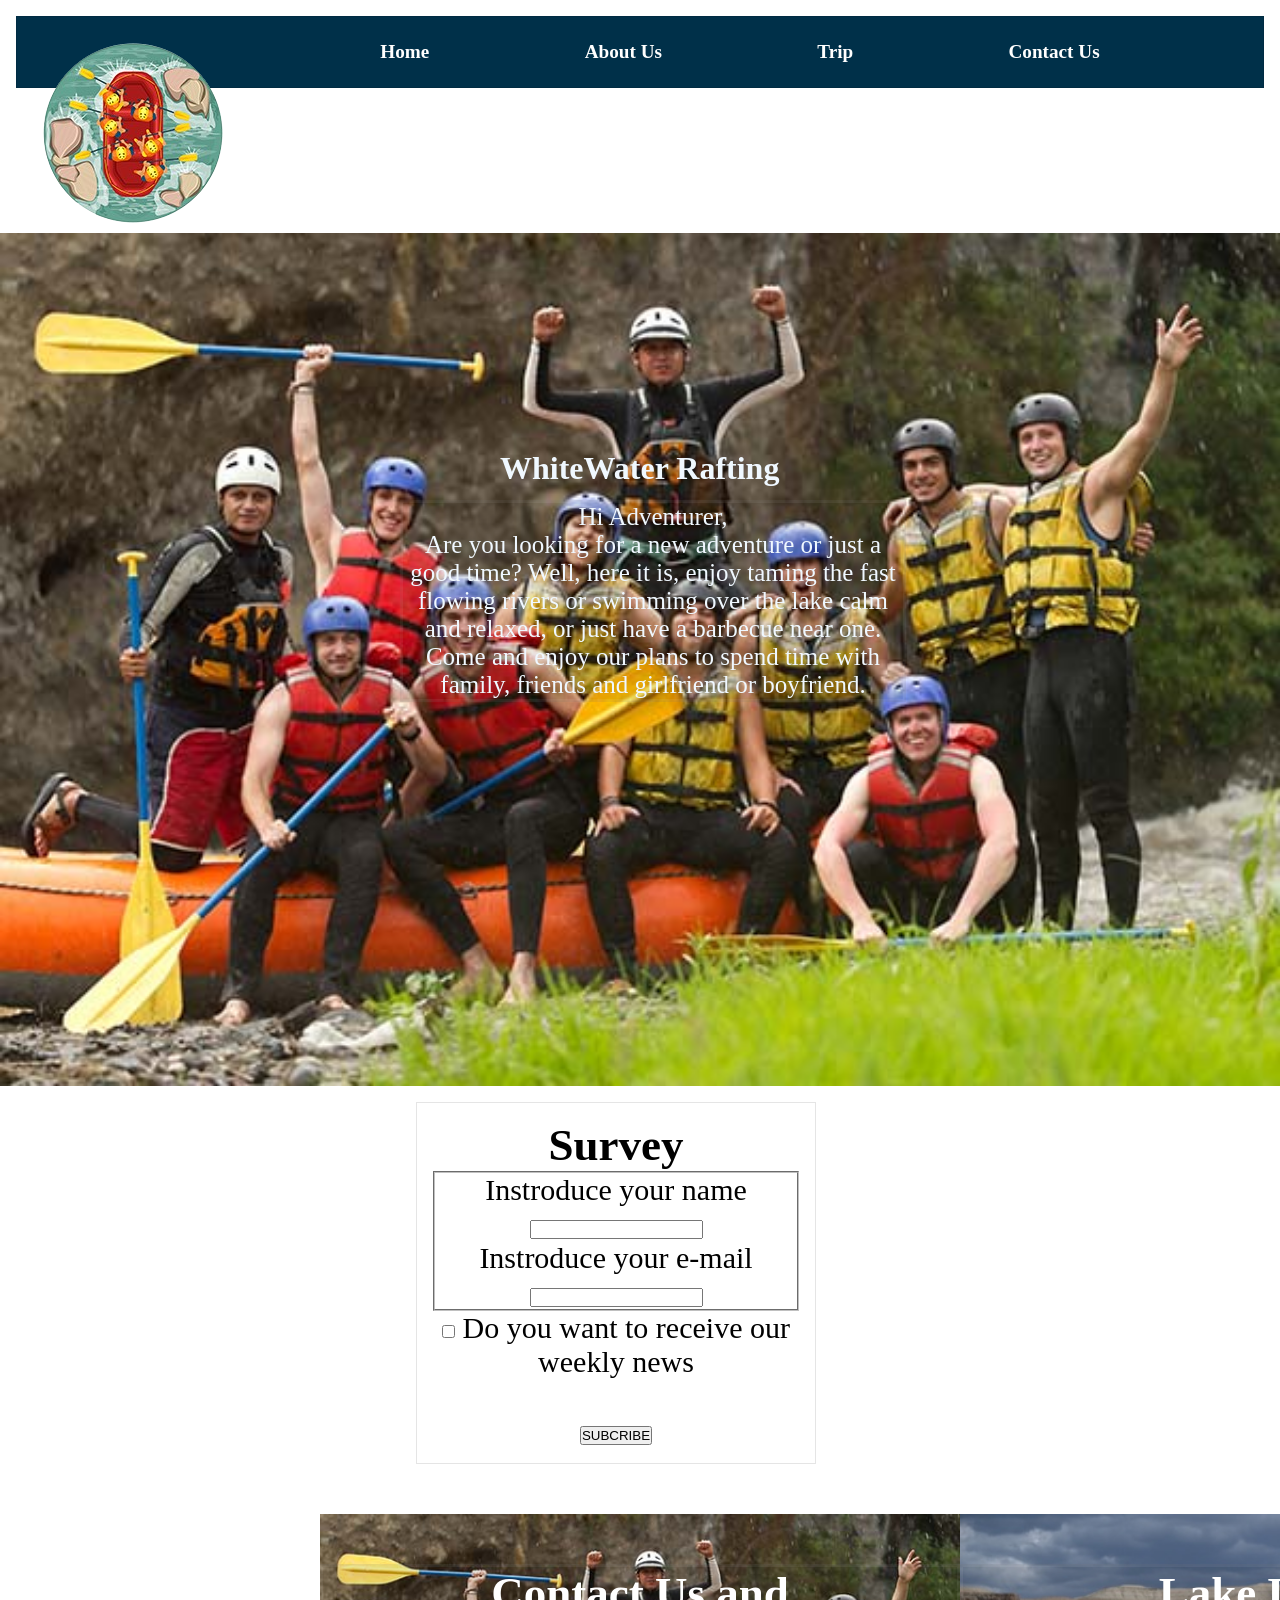
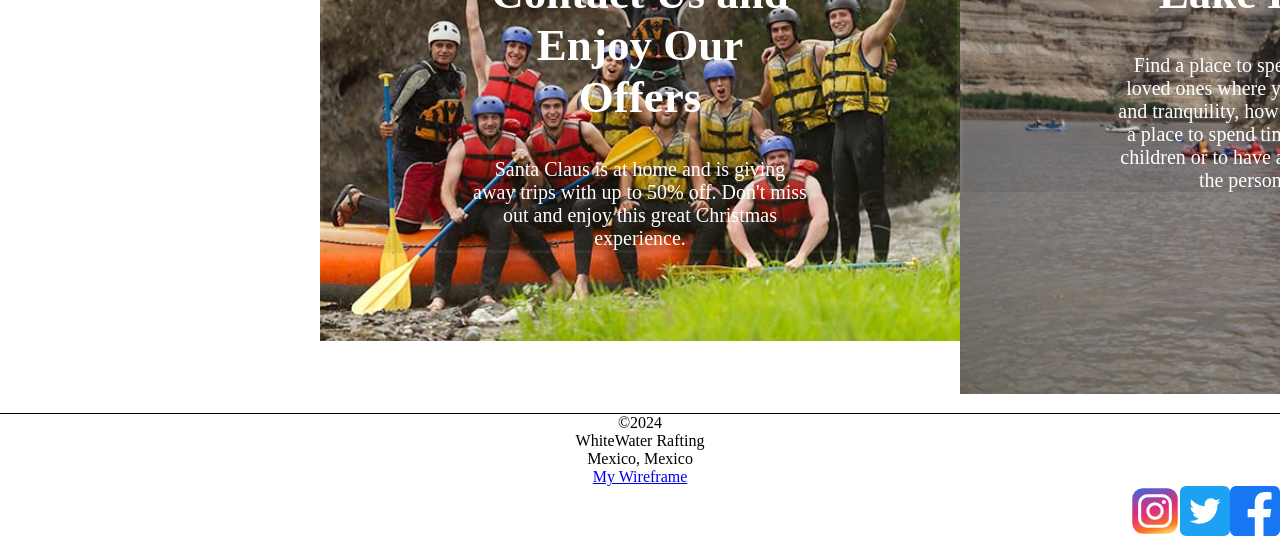
==== wwr/index.html @ 2003abc8 "1.4" ====
<!DOCTYPE html> 
 <html lang="en-US">
    <head>
        <meta charset="utf-8">
        <meta name="viewport" content="width=device-width,initial-scale=1.0">
        <meta name="description" content="I'm Alfonso, I stuidy in BYU, this page is my practice to learn HTML and CSS code. I will use this to continue my practice about web site">
        <meta name="author" content="Alfonso Habana Rosales">

        <link rel="preconnect" href="https://fonts.googleapis.com">
        <link rel="preconnect" href="https://fonts.gstatic.com" crossorigin>
        <link href="https://fonts.googleapis.com/css2?family=Playfair+Display:ital,wght@0,400..900;1,400..900&family=Romanesco&display=swap" rel="stylesheet">
        
        <link rel="preconnect" href="https://fonts.googleapis.com">
        <link rel="preconnect" href="https://fonts.gstatic.com" crossorigin>
        <link href="https://fonts.googleapis.com/css2?family=Playfair+Display:ital,wght@0,400..900;1,400..900&family=Road+Rage&family=Romanesco&display=swap" rel="stylesheet">

        <title>Index | WhiteWater Rafting</title>

        <link rel="stylesheet" href="styles/rafting.css">


    </head>
    <body>

        <header class="box2">
            
            <img src="images/logo.png" alt="Logo">
            <nav>
                
                
                <a href="index.html" class="nosubraya">Home</a>
                <a href="about.html" class="nosubraya">About Us</a>
                <a href="trips.html" class="nosubraya">Trip</a>
                <a href="contact.html" class="nosubraya">Contact Us</a>
            </nav>

        </header>

        <main>
            <div class="hero">
                <img src="images/hero2.jpg" alt="Happy Friends in Rafting" >
                <h1 class="road-rage-regular,center">WhiteWater Rafting</h1>

                <article class="vidrio">
                    
                   <!-- <img src="images/logo.png" alt="Happy Friends in Rafting" > -->
                    <p class="center">Hi Adventurer,</p> 
                    <p >Are you looking for a new adventure or just a good time? Well, here it is, enjoy taming the fast flowing rivers or swimming over the lake calm and relaxed, or just have a barbecue near one. Come and enjoy our plans to spend time with family, friends and girlfriend or boyfriend. </p>
                    
                </article>

            </div>

            <section class="box3">
                <h2>Survey</h2>
                <form>
                    <fieldset>
                        <label for="fullname">Instroduce your name</label>
                        <input type="text" id="fullname" name="fullname">
                        <br>
                        <label for="email">Instroduce your e-mail</label>
                        <input type="email" id="email" name="email">
                        <br>
                    </fieldset>
                    <input type="checkbox" id="subcribe" name="subcribe" value="subcribe">
                    <label for="subcribe">Do you want to receive our weekly news</label>
                    <br>
                    <br>
                    <input type="submit" value="SUBCRIBE">
                </form>

            </section>

            <!--Carrusel de imagenes-->

            <div class="slider-box">
                <ul>
                    <li>
                        <a href="contact.html"><img src="images/hero2.jpg" alt="Aventure Offer">
                        <div class="txt vidrio">
                            <h2>Contact Us and Enjoy Our Offers</h2>
                            <p>Santa Claus is at home and is giving away trips with up to 50% off. Don't miss out and enjoy this great Christmas experience.</p>
                        </div></a>
                    </li>
                    <li>
                        <a href="trips.html"><img src="images/hero4.jpg" alt="Aventure Call">
                        <div class="txt vidrio">
                            <h2>Lake La Paz</h2>
                            <p>Find a place to spend time with your loved ones where you can enjoy peace and tranquility, how about this place, it's a place to spend time with parents and children or to have a beautiful date with the person you love.</p>
                        </div></a>
                    </li>
                    <li>
                        <a href="trips.html"><img src="images/hero3.jpg" alt="Aventure Call">
                        <div class="txt vidrio">
                            <h2>The fall of the hero</h2>
                            <p>If you think you are a lucky hero, try to overcome this route where even heroes fall. Do you think you are able to overcome a challenge where even the heroes are humiliated?</p>
                        </div></a>
                    </li>
                    <li>
                        <a href="trips.html"><img src="images/hero1.jpg" alt="Aventure Call">
                        <div class="txt vidrio">
                            <h2>Waterfall of doom</h2>
                            <p>Challenge your strength and fearlessness to face this wild river, can you face it without running away? </p>
                        </div></a>
                    </li>
                </ul>
            </div>

        </main>

        <footer>
            <p>©️2024</p>
            <p>WhiteWater Rafting</p>
            <p>Mexico, Mexico</p>
            <a href="https://app.moqups.com/l40Fd2SESiNXMerV43RS53RhS8FBl82q/view/page/a8b49fd9f">My Wireframe</a>
            <nav>
                <a href="https://facebook.com"><img src="images/fb.svg" alt="Facebook" class="minimi"></a>
                <a href="https://twitter.com"><img src="images/twi.svg" alt="Twitter" class="minimi" ></a>
                <a href="https://instagram.com"><img src="images/insta.svg" alt="Instagram" class="minimi"></a>
                
            </nav>

        </footer>
    </body>
</html>
---- wwr/styles/rafting.css ----
.road-rage-regular {
    font-family: "Road Rage", system-ui;
    font-weight: 400;
    font-style: normal;
  }
  

.romanesco-regular {
    font-family: "Romanesco", system-ui;
    font-weight: 400;
    font-style: normal;
    
  }
 
*{
    margin: 0;
    padding: 0;
    box-sizing: border-box;

}

/*Mis cajas con el fin de no tener problemas con los margenes*/
.box1{
    margin: 1rem;
    border: 1px solid rgba(0, 0, 0, 0.1); 
    padding: 1rem;
    background-color: #ddd;
    color: #000;
}


.box2{
    margin: 1rem;
    border: 1px solid rgba(0, 0, 0, 0.1); 
    padding: 1rem;
    background-color: #003049;
    color: aliceblue;
}

.box3{
    width: 400px;
    margin: 1rem;
    border: 1px solid rgba(0, 0, 0, 0.1); 
    padding: 1rem;
    text-align: center;
    left: 400px;
    font-size: 30px;
}

.box4{
    margin: 1rem;
    border: 1px solid rgba(0, 0, 0, 0.1); 
    padding: 1rem;
    background-color: #fff;
    text-align: center;
    font-size: 30px;

}

.nosubraya { /*Aqui se quitara el subrayado a los links*/

    text-decoration: none;

}

/*Secion de header*/


header img {
    position: relative;
    float: left;
}
header nav {
    display: flex;
    justify-content: space-evenly;
    align-items: center;

}

header nav a {
    color: #fff;
    display: block;
    padding: 0.5rem;
    text-decoration: none;
    font-size: 1.2rem;
    font-weight: 700;
    text-align: right;
}

/* Seccion Hero*/
.hero div {

    position: relative;

}

.hero img {

    display: block;
    width: 100%;
    height: auto;

}

.hero h1 {
    
    position: absolute;
    top: 450px;
    left: 500px;
    color: aliceblue;

}

.hero p{
    
    color: aliceblue;
    width: 500px;
    height: auto;
    font-size: 25px;
}

article {
    
    position: absolute;
    top: 500px;
    text-align: center;

}

.hero article {

    left: 400px;
}

article img{

    float: right;
    width: 25px;
    height: 50px;

}

section{

    position: relative;
}

.imevi2{

    width: 250px;
    height: auto;


}

.imevi{

    width: 190px;
    height: auto;


}


.minimi {

    float: right;
    width: 50px;
    height: auto;
}

header nav {
    display: flex;
    justify-content: space-evenly;
    align-items: center;

}


.alinera{

    display: grid;
    align-items: center;
    list-style: none;
    
}

.aliniera1 {

grid-column: 1/3;
grid-row: 1/2;

}

.aliniera2{

    grid-column: 2/3;
    grid-row: 1/2;
}

.aliniera3 {

    grid-column: 3/3;
    grid-row: 1/2;
}

.aliniera4 {

    grid-column: 1/3;
    grid-row: 2/2;
}

.aliniera5 {

    grid-column: 3/3;
    grid-row: 2/2;
}

h2 {

    text-align: center;

}

.izq{

    text-align: left;

}

footer { 

    margin-top: 15px;
    border-top: 1px solid #000;
    text-align: center;
}


/*New*/
/*Tabla diseño*/

table{

    position: relative;
    border-collapse: collapse;
    border: 5px solid rgb(140 140 140);
    font-family: sans-serif;
    font-size: 2.5rem;
    letter-spacing: 1px;
    text-align: center;
    left: 300px;
}

thead,
tfoot {
  background-color: rgb(228 240 245);
}

th,
td {
  border: 1px solid rgb(160 160 160);
  padding: 8px 10px;
}

.map{

    margin: 1rem;
    border: 1px solid rgba(0, 0, 0, 0.1); 
    padding: 1rem;
    background-color: #fff;
    position: relative;
    text-align: center;

}

/*Grafologia*/

legend{
    font-family: Georgia;
    font-size: 50px;
}

.center {

    text-align: center;

}

/*Carrusel CSS*/

.slider-box {
    position: relative;
    width: 640px;
    height: auto;
    margin: 50px auto 0;

}

.slider-box ul{

    display: flex;
    padding: 0;
    width: 400%;
    animation: slide 10s infinite alternate ease-in-out;
}

.slider-box li {

    width: 640px;
    list-style: none;
    position: relative;
}

.txt {

    position: absolute;
    text-align: center;
    padding: 0 150px;
    top: 50px;
    color: #fff;
}

.txt h2 {

    font-size: 45px;
    margin-bottom: 35px;
}

.txt p{
    font-size: 20px;
}

.slider-box img{

    width: 640px;
    height: auto;
}

@keyframes slide {

    0%{margin-left: 0;}
    20%{margin-left: 0;}

    25%{margin-left: -100%;}
    45%{margin-left: -100%;}

    50%{margin-left: -200%;}
    70%{margin-left: -200%;}

    75%{margin-left: -300%;}
    100%{margin-left: -300%;}


}

@media(max-width: 640px){

    body{
        padding: 30px;
    }

    .slider-box{

        width: 100%;

    }

}

/*Efecto vidrio*/

.vidrio {

    border: 3px solid #fafafa10;
    margin: 0 auto;
    background: #0a0a0a15;
}
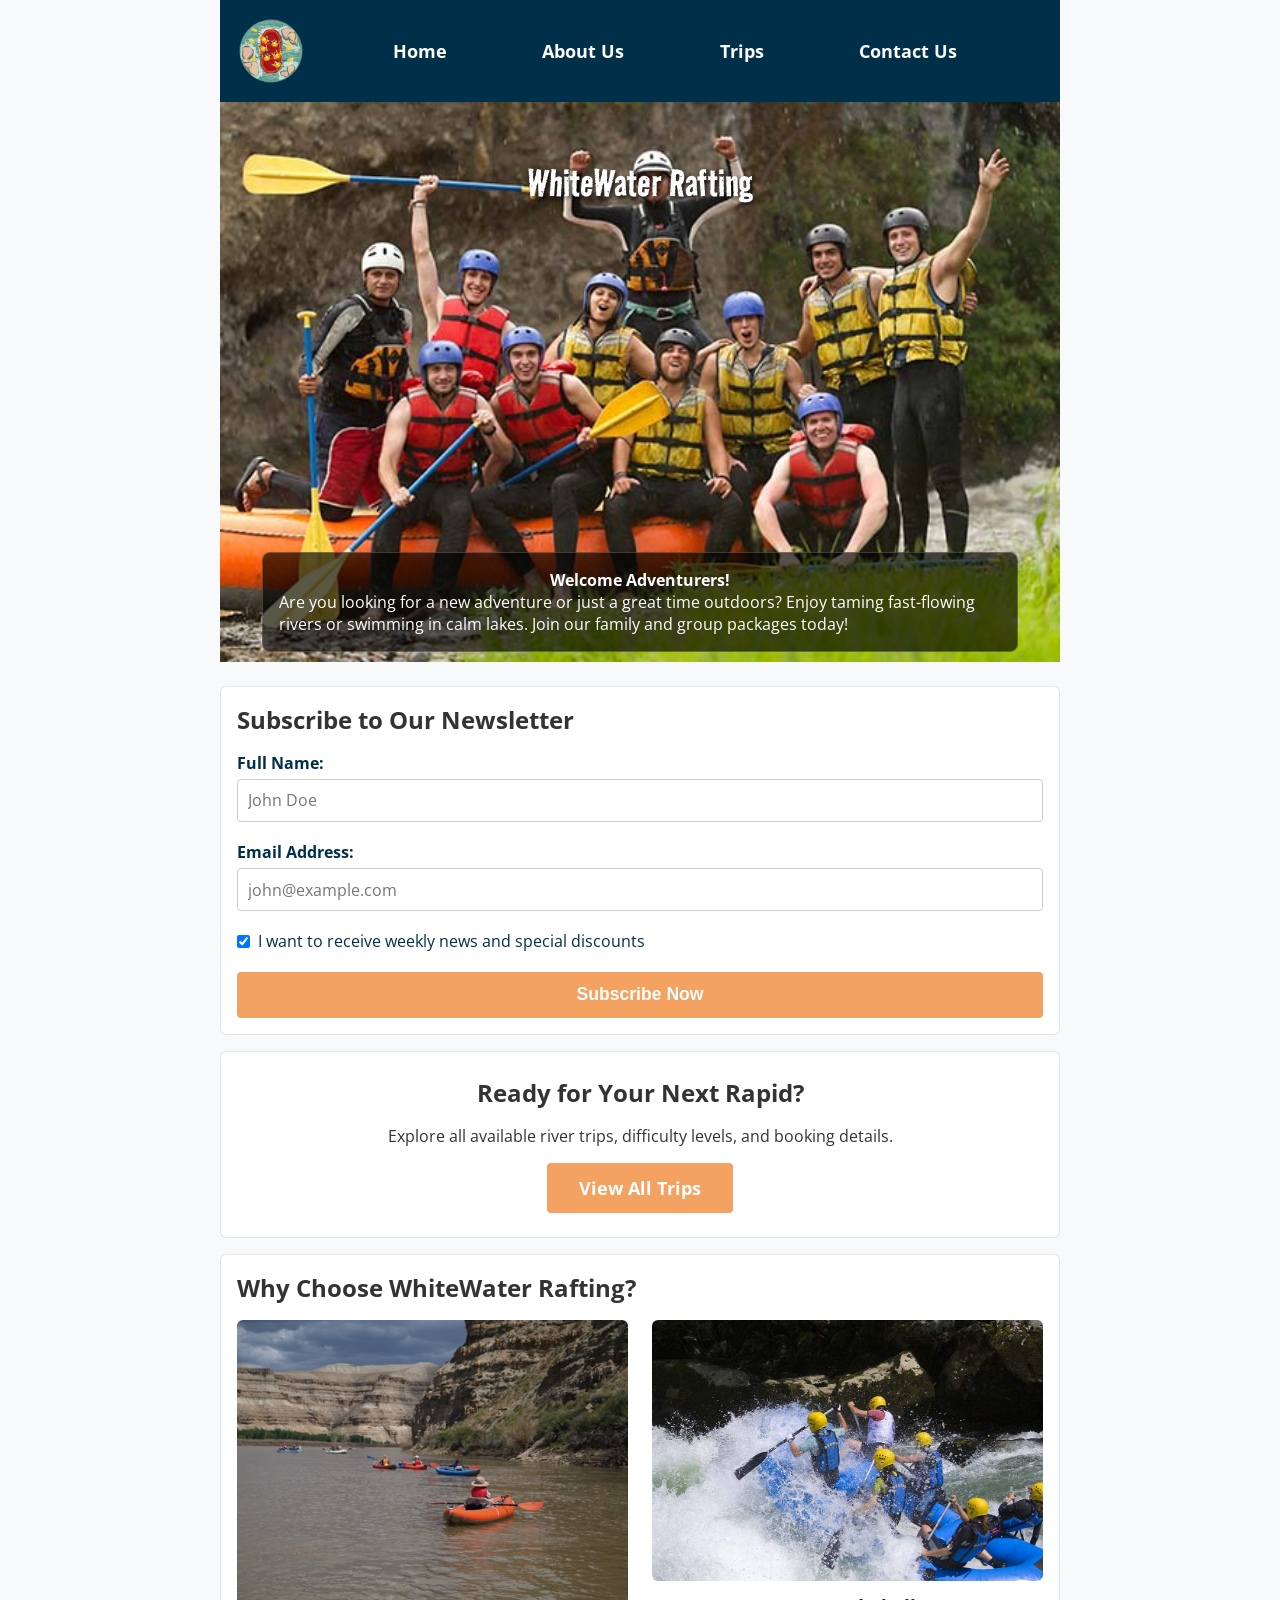
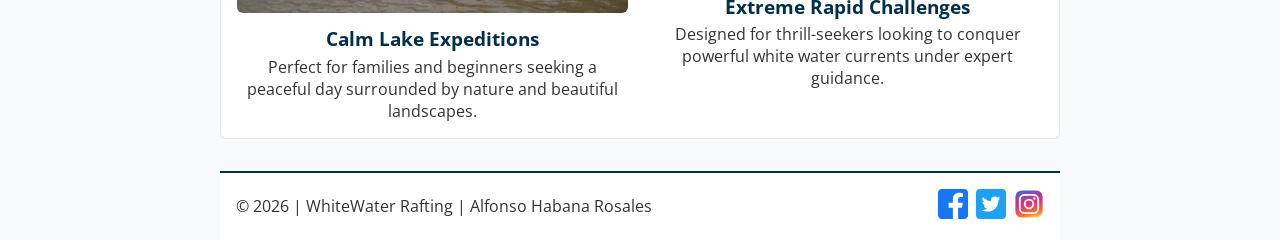
==== commit 99aa65a5: "1.7" ====
--- a/wwr/index.html
+++ b/wwr/index.html
@@ -1,125 +1,117 @@
-<!DOCTYPE html> 
- <html lang="en-US">
-    <head>
-        <meta charset="utf-8">
-        <meta name="viewport" content="width=device-width,initial-scale=1.0">
-        <meta name="description" content="I'm Alfonso, I stuidy in BYU, this page is my practice to learn HTML and CSS code. I will use this to continue my practice about web site">
-        <meta name="author" content="Alfonso Habana Rosales">
+<!DOCTYPE html>
+<html lang="en-US">
 
-        <link rel="preconnect" href="https://fonts.googleapis.com">
-        <link rel="preconnect" href="https://fonts.gstatic.com" crossorigin>
-        <link href="https://fonts.googleapis.com/css2?family=Playfair+Display:ital,wght@0,400..900;1,400..900&family=Romanesco&display=swap" rel="stylesheet">
-        
-        <link rel="preconnect" href="https://fonts.googleapis.com">
-        <link rel="preconnect" href="https://fonts.gstatic.com" crossorigin>
-        <link href="https://fonts.googleapis.com/css2?family=Playfair+Display:ital,wght@0,400..900;1,400..900&family=Road+Rage&family=Romanesco&display=swap" rel="stylesheet">
+<head>
+    <meta charset="utf-8">
+    <meta name="viewport" content="width=device-width, initial-scale=1.0">
+    <meta name="description"
+      content="Welcome to WhiteWater Rafting! Discover thrilling river adventures, family trips, and newsletter discounts for your next outdoor experience.">
+    <meta name="author" content="Alfonso Habana Rosales">
 
-        <title>Index | WhiteWater Rafting</title>
+    <title>Home | WhiteWater Rafting</title>
 
-        <link rel="stylesheet" href="styles/rafting.css">
+    <!-- Google Fonts -->
+    <link rel="preconnect" href="https://fonts.googleapis.com">
+    <link rel="preconnect" href="https://fonts.gstatic.com" crossorigin>
+    <link
+      href="https://fonts.googleapis.com/css2?family=Road+Rage&family=Open+Sans:wght@400;700&display=swap"
+      rel="stylesheet">
 
+    <!-- Hoja de estilos única -->
+    <link rel="stylesheet" href="styles/rafting.css">
+</head>
 
-    </head>
-    <body>
+<body>
+    <!-- Header consistente con el resto del sitio -->
+    <header class="site-header">
+        <img src="images/logo.png" alt="WhiteWater Rafting Logo" class="logo">
+        <nav>
+            <a href="index.html">Home</a>
+            <a href="about.html">About Us</a>
+            <a href="trips.html">Trips</a>
+            <a href="contact.html">Contact Us</a>
+        </nav>
+    </header>
 
-        <header class="box2">
-            
-            <img src="images/logo.png" alt="Logo">
-            <nav>
-                
-                
-                <a href="index.html" class="nosubraya">Home</a>
-                <a href="about.html" class="nosubraya">About Us</a>
-                <a href="trips.html" class="nosubraya">Trip</a>
-                <a href="contact.html" class="nosubraya">Contact Us</a>
-            </nav>
+    <main>
+        <!-- Sección Hero con título superpuesto -->
+        <div class="hero">
+            <img src="images/hero2.jpg" alt="Happy Friends Rafting on River">
+            <h1 class="road-rage-regular center">WhiteWater Rafting</h1>
 
-        </header>
+            <article class="hero-article vidrio">
+                <p class="center"><strong>Welcome Adventurers!</strong></p>
+                <p>Are you looking for a new adventure or just a great time outdoors? Enjoy taming
+                    fast-flowing rivers or swimming in calm lakes. Join our family and group
+                    packages today!</p>
+            </article>
+        </div>
 
-        <main>
-            <div class="hero">
-                <img src="images/hero2.jpg" alt="Happy Friends in Rafting" >
-                <h1 class="road-rage-regular,center">WhiteWater Rafting</h1>
+        <!-- Formulario de suscripción al Boletín (Newsletter) -->
+        <section class="form-section box1">
+            <h2>Subscribe to Our Newsletter</h2>
+            <form action="#" method="post" class="contact-form">
+                <div class="form-item">
+                    <label for="fullname">Full Name:</label>
+                    <input type="text" id="fullname" name="fullname" required
+                      placeholder="John Doe">
+                </div>
 
-                <article class="vidrio">
-                    
-                   <!-- <img src="images/logo.png" alt="Happy Friends in Rafting" > -->
-                    <p class="center">Hi Adventurer,</p> 
-                    <p >Are you looking for a new adventure or just a good time? Well, here it is, enjoy taming the fast flowing rivers or swimming over the lake calm and relaxed, or just have a barbecue near one. Come and enjoy our plans to spend time with family, friends and girlfriend or boyfriend. </p>
-                    
-                </article>
+                <div class="form-item">
+                    <label for="email">Email Address:</label>
+                    <input type="email" id="email" name="email" required
+                      placeholder="john@example.com">
+                </div>
 
+                <div class="form-item checkbox-item">
+                    <input type="checkbox" id="subscribe" name="subscribe" value="yes" checked>
+                    <label for="subscribe">I want to receive weekly news and special
+                        discounts</label>
+                </div>
+
+                <button type="submit" class="submit-btn">Subscribe Now</button>
+            </form>
+        </section>
+
+        <!-- Llamado a la Acción (Call to Action) hacia Trips -->
+        <section class="cta-section box1 center">
+            <h2>Ready for Your Next Rapid?</h2>
+            <p>Explore all available river trips, difficulty levels, and booking details.</p>
+            <a href="trips.html" class="submit-btn cta-btn">View All Trips</a>
+        </section>
+
+        <!-- Sección Grid con ofertas y propósito del sitio -->
+        <section class="home-grid box1">
+            <h2>Why Choose WhiteWater Rafting?</h2>
+            <div class="grid-content">
+                <div class="grid-card">
+                    <img src="images/hero4.jpg" alt="Calm Lake Expedition" class="imevi">
+                    <h3>Calm Lake Expeditions</h3>
+                    <p>Perfect for families and beginners seeking a peaceful day surrounded by
+                        nature and beautiful landscapes.</p>
+                </div>
+                <div class="grid-card">
+                    <img src="images/hero1.jpg" alt="Wild River Challenge" class="imevi">
+                    <h3>Extreme Rapid Challenges</h3>
+                    <p>Designed for thrill-seekers looking to conquer powerful white water currents
+                        under expert guidance.</p>
+                </div>
             </div>
+        </section>
+    </main>
 
-            <section class="box3">
-                <h2>Survey</h2>
-                <form>
-                    <fieldset>
-                        <label for="fullname">Instroduce your name</label>
-                        <input type="text" id="fullname" name="fullname">
-                        <br>
-                        <label for="email">Instroduce your e-mail</label>
-                        <input type="email" id="email" name="email">
-                        <br>
-                    </fieldset>
-                    <input type="checkbox" id="subcribe" name="subcribe" value="subcribe">
-                    <label for="subcribe">Do you want to receive our weekly news</label>
-                    <br>
-                    <br>
-                    <input type="submit" value="SUBCRIBE">
-                </form>
+    <!-- Footer consistente -->
+    <footer class="site-footer">
+        <p>© 2026 | WhiteWater Rafting | Alfonso Habana Rosales</p>
+        <nav class="socialmedia">
+            <a href="https://facebook.com"><img src="images/fb.svg" alt="Facebook Icon"
+                  class="minimi"></a>
+            <a href="https://twitter.com"><img src="images/twi.svg" alt="Twitter Icon"
+                  class="minimi"></a>
+            <a href="https://instagram.com"><img src="images/insta.svg" alt="Instagram Icon"
+                  class="minimi"></a>
+        </nav>
+    </footer>
+</body>
 
-            </section>
-
-            <!--Carrusel de imagenes-->
-
-            <div class="slider-box">
-                <ul>
-                    <li>
-                        <a href="contact.html"><img src="images/hero2.jpg" alt="Aventure Offer">
-                        <div class="txt vidrio">
-                            <h2>Contact Us and Enjoy Our Offers</h2>
-                            <p>Santa Claus is at home and is giving away trips with up to 50% off. Don't miss out and enjoy this great Christmas experience.</p>
-                        </div></a>
-                    </li>
-                    <li>
-                        <a href="trips.html"><img src="images/hero4.jpg" alt="Aventure Call">
-                        <div class="txt vidrio">
-                            <h2>Lake La Paz</h2>
-                            <p>Find a place to spend time with your loved ones where you can enjoy peace and tranquility, how about this place, it's a place to spend time with parents and children or to have a beautiful date with the person you love.</p>
-                        </div></a>
-                    </li>
-                    <li>
-                        <a href="trips.html"><img src="images/hero3.jpg" alt="Aventure Call">
-                        <div class="txt vidrio">
-                            <h2>The fall of the hero</h2>
-                            <p>If you think you are a lucky hero, try to overcome this route where even heroes fall. Do you think you are able to overcome a challenge where even the heroes are humiliated?</p>
-                        </div></a>
-                    </li>
-                    <li>
-                        <a href="trips.html"><img src="images/hero1.jpg" alt="Aventure Call">
-                        <div class="txt vidrio">
-                            <h2>Waterfall of doom</h2>
-                            <p>Challenge your strength and fearlessness to face this wild river, can you face it without running away? </p>
-                        </div></a>
-                    </li>
-                </ul>
-            </div>
-
-        </main>
-
-        <footer>
-            <p>©️2024</p>
-            <p>WhiteWater Rafting</p>
-            <p>Mexico, Mexico</p>
-            <a href="https://app.moqups.com/l40Fd2SESiNXMerV43RS53RhS8FBl82q/view/page/a8b49fd9f">My Wireframe</a>
-            <nav>
-                <a href="https://facebook.com"><img src="images/fb.svg" alt="Facebook" class="minimi"></a>
-                <a href="https://twitter.com"><img src="images/twi.svg" alt="Twitter" class="minimi" ></a>
-                <a href="https://instagram.com"><img src="images/insta.svg" alt="Instagram" class="minimi"></a>
-                
-            </nav>
-
-        </footer>
-    </body>
 </html>
--- a/wwr/styles/rafting.css
+++ b/wwr/styles/rafting.css
@@ -1,379 +1,437 @@
-
-.road-rage-regular {
-    font-family: "Road Rage", system-ui;
-    font-weight: 400;
-    font-style: normal;
-  }
-  
-
-.romanesco-regular {
-    font-family: "Romanesco", system-ui;
-    font-weight: 400;
-    font-style: normal;
-    
-  }
- 
-*{
+/* Variables CSS principales */
+:root {
+    --primary-color: #003049;
+    --secondary-color: #f4a261;
+    --accent1-color: #264653;
+    --accent2-color: #e9c46a;
+    --text-color: #333333;
+    --heading-font: "Road Rage", Georgia, serif;
+    --body-font: "Open Sans", Arial, sans-serif;
+}
+
+/* Reset Global */
+* {
     margin: 0;
     padding: 0;
     box-sizing: border-box;
-
-}
-
-/*Mis cajas con el fin de no tener problemas con los margenes*/
-.box1{
-    margin: 1rem;
-    border: 1px solid rgba(0, 0, 0, 0.1); 
+}
+
+body {
+    font-family: var(--body-font);
+    color: var(--text-color);
+    background-color: #f8f9fa;
+}
+
+/* Limitación de ancho de página y centrado */
+header,
+main,
+footer {
+    max-width: 840px;
+    margin: 0 auto;
+}
+
+/* Clases de tipografía de Google Fonts */
+.road-rage-regular {
+    font-family: var(--heading-font);
+    font-weight: 400;
+}
+
+.center {
+    text-align: center;
+}
+
+/* Estilos de Cajas Generales */
+.box1 {
+    margin: 1rem 0;
+    border: 1px solid rgba(0, 0, 0, 0.1);
     padding: 1rem;
-    background-color: #ddd;
-    color: #000;
-}
-
-
-.box2{
-    margin: 1rem;
-    border: 1px solid rgba(0, 0, 0, 0.1); 
+    background-color: #ffffff;
+    border-radius: 6px;
+}
+
+/* Layout del Header (W04 - CSS Grid y Flexbox) */
+header.site-header {
+    display: grid;
+    grid-template-columns: auto 1fr;
+    align-items: center;
+    background-color: var(--primary-color);
     padding: 1rem;
-    background-color: #003049;
-    color: aliceblue;
-}
-
-.box3{
-    width: 400px;
-    margin: 1rem;
-    border: 1px solid rgba(0, 0, 0, 0.1); 
+}
+
+header .logo {
+    width: 70px;
+    height: auto;
+}
+
+header nav {
+    display: flex;
+    justify-content: space-evenly;
+    align-items: center;
+}
+
+header nav a {
+    color: #ffffff;
+    text-decoration: none;
+    font-size: 1.1rem;
+    font-weight: 700;
+    padding: 0.5rem;
+}
+
+header nav a:hover {
+    color: var(--secondary-color);
+}
+
+/* Seccion Hero */
+.hero {
+    position: relative;
+    margin-bottom: 1.5rem;
+}
+
+.hero img {
+    display: block;
+    width: 100%;
+    height: auto;
+}
+
+.hero h1 {
+    position: absolute;
+    top: 10%;
+    width: 100%;
+    text-align: center;
+    color: #ffffff;
+    font-size: 2.8rem;
+    text-shadow: 2px 2px 4px rgba(0, 0, 0, 0.8);
+}
+
+.hero article {
+    position: absolute;
+    bottom: 10px;
+    left: 5%;
+    right: 5%;
     padding: 1rem;
-    text-align: center;
-    left: 400px;
-    font-size: 30px;
-}
-
-.box4{
-    margin: 1rem;
-    border: 1px solid rgba(0, 0, 0, 0.1); 
+    color: #ffffff;
+    border-radius: 8px;
+}
+
+.vidrio {
+    border: 1px solid rgba(255, 255, 255, 0.2);
+    background: rgba(0, 0, 0, 0.65);
+}
+
+/* Sección Historia */
+.history-content {
+    display: flex;
+    align-items: center;
+    gap: 1rem;
+    margin-top: 1rem;
+}
+
+.imevi2 {
+    width: 200px;
+    height: auto;
+    border-radius: 4px;
+}
+
+/* Sección Aventuras - Grid de Imágenes */
+.alinera {
+    display: grid;
+    grid-template-columns: repeat(3, 1fr);
+    gap: 1rem;
+    list-style: none;
+    margin-top: 1rem;
+}
+
+.aliniera1 {
+    grid-column: 1 / 2;
+}
+
+.aliniera2 {
+    grid-column: 2 / 3;
+}
+
+.aliniera3 {
+    grid-column: 3 / 4;
+}
+
+.aliniera4 {
+    grid-column: 1 / 2;
+}
+
+.aliniera5 {
+    grid-column: 3 / 4;
+}
+
+.imevi {
+    width: 100%;
+    height: auto;
+    border-radius: 4px;
+}
+
+figure {
+    text-align: center;
+}
+
+figcaption {
+    font-size: 0.9rem;
+    margin-top: 0.3rem;
+    color: var(--accent1-color);
+    font-weight: bold;
+}
+
+/* Footer */
+footer.site-footer {
+    display: flex;
+    justify-content: space-between;
+    align-items: center;
     padding: 1rem;
-    background-color: #fff;
-    text-align: center;
-    font-size: 30px;
-
-}
-
-.nosubraya { /*Aqui se quitara el subrayado a los links*/
-
+    margin-top: 2rem;
+    border-top: 2px solid var(--primary-color);
+    background-color: #ffffff;
+}
+
+footer .socialmedia {
+    display: flex;
+    gap: 0.5rem;
+}
+
+footer .socialmedia a {
     text-decoration: none;
-
-}
-
-/*Secion de header*/
-
-
-header img {
-    position: relative;
-    float: left;
-}
-header nav {
-    display: flex;
-    justify-content: space-evenly;
-    align-items: center;
-
-}
-
-header nav a {
-    color: #fff;
-    display: block;
-    padding: 0.5rem;
+}
+
+.minimi {
+    width: 30px;
+    height: auto;
+}
+
+/* ==========================================================================
+   W05 Contact Us Page Styles
+   ========================================================================== */
+
+/* Layout for Company Info and Embedded Google Map */
+.contact-details {
+    display: grid;
+    grid-template-columns: 1fr 1fr;
+    gap: 1.5rem;
+    margin-top: 1rem;
+}
+
+.info-block {
+    text-align: left;
+}
+
+.info-block h2 {
+    font-size: 1.1rem;
+    color: var(--primary-color);
+    margin-top: 0.8rem;
+    text-align: left;
+}
+
+.info-block p {
+    margin-bottom: 0.5rem;
+    font-size: 0.95rem;
+}
+
+/* Embedded Google Map without inline styles */
+.map-container {
+    width: 100%;
+    height: 100%;
+    min-height: 250px;
+}
+
+.map-container iframe {
+    width: 100%;
+    height: 100%;
+    border: none;
+    border-radius: 6px;
+    box-shadow: 0 2px 5px rgba(0, 0, 0, 0.1);
+}
+
+/* Employee Profiles Grid Layout */
+.employee-grid {
+    display: grid;
+    grid-template-columns: repeat(3, 1fr);
+    gap: 1rem;
+    list-style: none;
+    margin-top: 1rem;
+}
+
+.employee-grid figure {
+    text-align: center;
+}
+
+.employee-grid .imevi {
+    width: 100%;
+    max-width: 180px;
+    height: auto;
+    border-radius: 4px;
+}
+
+/* Contact Form Styling */
+.contact-form {
+    display: flex;
+    flex-direction: column;
+    gap: 1.2rem;
+    margin-top: 1rem;
+    text-align: left;
+}
+
+.form-item {
+    display: flex;
+    flex-direction: column;
+    gap: 0.3rem;
+}
+
+.form-item label {
+    font-weight: bold;
+    color: var(--primary-color);
+}
+
+.form-item input[type="text"],
+.form-item input[type="email"],
+.form-item textarea {
+    padding: 0.6rem;
+    border: 1px solid #cccccc;
+    border-radius: 4px;
+    font-family: var(--body-font);
+    font-size: 1rem;
+}
+
+.form-item input[type="text"]:focus,
+.form-item input[type="email"]:focus,
+.form-item textarea:focus {
+    outline: 2px solid var(--secondary-color);
+    border-color: transparent;
+}
+
+/* Radio Buttons Group (Fieldset & Legend) */
+.radio-group {
+    border: 1px solid #cccccc;
+    padding: 0.8rem 1rem;
+    border-radius: 4px;
+}
+
+.radio-group legend {
+    font-weight: bold;
+    color: var(--primary-color);
+    padding: 0 0.4rem;
+    font-size: 1rem;
+}
+
+.radio-group label {
+    font-weight: normal;
+    display: flex;
+    align-items: center;
+    gap: 0.5rem;
+    margin-top: 0.4rem;
+    cursor: pointer;
+}
+
+/* Newsletter Checkbox Layout */
+.checkbox-item {
+    flex-direction: row;
+    align-items: center;
+    gap: 0.5rem;
+}
+
+.checkbox-item label {
+    font-weight: normal;
+    cursor: pointer;
+}
+
+/* Accessible Submit Button */
+.submit-btn {
+    background-color: var(--secondary-color);
+    color: #ffffff;
+    font-weight: bold;
+    font-size: 1.1rem;
+    padding: 0.8rem;
+    border: none;
+    border-radius: 4px;
+    cursor: pointer;
+    transition: background-color 0.2s ease-in-out;
+}
+
+.submit-btn:hover {
+    background-color: var(--primary-color);
+}
+
+/* ==========================================================================
+   W06 Home Page Additional Styles
+   ========================================================================== */
+
+/* Call to Action Button Style */
+.cta-section {
+    display: flex;
+    flex-direction: column;
+    align-items: center;
+    gap: 1rem;
+    padding: 1.5rem;
+}
+
+.cta-btn {
+    display: inline-block;
     text-decoration: none;
-    font-size: 1.2rem;
-    font-weight: 700;
-    text-align: right;
-}
-
-/* Seccion Hero*/
-.hero div {
-
-    position: relative;
-
-}
-
-.hero img {
-
-    display: block;
-    width: 100%;
-    height: auto;
-
-}
-
-.hero h1 {
-    
-    position: absolute;
-    top: 450px;
-    left: 500px;
-    color: aliceblue;
-
-}
-
-.hero p{
-    
-    color: aliceblue;
-    width: 500px;
-    height: auto;
-    font-size: 25px;
-}
-
-article {
-    
-    position: absolute;
-    top: 500px;
-    text-align: center;
-
-}
-
-.hero article {
-
-    left: 400px;
-}
-
-article img{
-
-    float: right;
-    width: 25px;
-    height: 50px;
-
-}
-
-section{
-
-    position: relative;
-}
-
-.imevi2{
-
-    width: 250px;
-    height: auto;
-
-
-}
-
-.imevi{
-
-    width: 190px;
-    height: auto;
-
-
-}
-
-
-.minimi {
-
-    float: right;
-    width: 50px;
-    height: auto;
-}
-
-header nav {
-    display: flex;
-    justify-content: space-evenly;
-    align-items: center;
-
-}
-
-
-.alinera{
-
+    width: auto;
+    padding: 0.8rem 2rem;
+}
+
+/* Home Page Grid Layout */
+.grid-content {
     display: grid;
-    align-items: center;
-    list-style: none;
-    
-}
-
-.aliniera1 {
-
-grid-column: 1/3;
-grid-row: 1/2;
-
-}
-
-.aliniera2{
-
-    grid-column: 2/3;
-    grid-row: 1/2;
-}
-
-.aliniera3 {
-
-    grid-column: 3/3;
-    grid-row: 1/2;
-}
-
-.aliniera4 {
-
-    grid-column: 1/3;
-    grid-row: 2/2;
-}
-
-.aliniera5 {
-
-    grid-column: 3/3;
-    grid-row: 2/2;
-}
-
-h2 {
-
-    text-align: center;
-
-}
-
-.izq{
-
+    grid-template-columns: 1fr 1fr;
+    gap: 1.5rem;
+    margin-top: 1rem;
+}
+
+.grid-card {
+    text-align: center;
+}
+
+.grid-card img {
+    width: 100%;
+    height: auto;
+    border-radius: 6px;
+    margin-bottom: 0.5rem;
+}
+
+.grid-card h3 {
+    color: var(--primary-color);
+    margin-bottom: 0.3rem;
+}
+
+/* ==========================================================================
+   W06 Trips Page Additional Styles
+   ========================================================================== */
+
+.table-container {
+    overflow-x: auto;
+    margin-top: 1rem;
+}
+
+.trips-table {
+    width: 100%;
+    border-collapse: collapse;
+    margin: 0 auto;
+    font-size: 0.95rem;
+}
+
+.trips-table th,
+.trips-table td {
+    padding: 0.75rem;
+    border: 1px solid #dddddd;
+    text-align: center;
+}
+
+.trips-table thead {
+    background-color: var(--primary-color);
+    color: #ffffff;
+}
+
+.trips-table tbody tr:nth-child(even) {
+    background-color: #f2f2f2;
+}
+
+.trips-table tbody th {
     text-align: left;
-
-}
-
-footer { 
-
-    margin-top: 15px;
-    border-top: 1px solid #000;
-    text-align: center;
-}
-
-
-/*New*/
-/*Tabla diseño*/
-
-table{
-
-    position: relative;
-    border-collapse: collapse;
-    border: 5px solid rgb(140 140 140);
-    font-family: sans-serif;
-    font-size: 2.5rem;
-    letter-spacing: 1px;
-    text-align: center;
-    left: 300px;
-}
-
-thead,
-tfoot {
-  background-color: rgb(228 240 245);
-}
-
-th,
-td {
-  border: 1px solid rgb(160 160 160);
-  padding: 8px 10px;
-}
-
-.map{
-
-    margin: 1rem;
-    border: 1px solid rgba(0, 0, 0, 0.1); 
-    padding: 1rem;
-    background-color: #fff;
-    position: relative;
-    text-align: center;
-
-}
-
-/*Grafologia*/
-
-legend{
-    font-family: Georgia;
-    font-size: 50px;
-}
-
-.center {
-
-    text-align: center;
-
-}
-
-/*Carrusel CSS*/
-
-.slider-box {
-    position: relative;
-    width: 640px;
-    height: auto;
-    margin: 50px auto 0;
-
-}
-
-.slider-box ul{
-
-    display: flex;
-    padding: 0;
-    width: 400%;
-    animation: slide 10s infinite alternate ease-in-out;
-}
-
-.slider-box li {
-
-    width: 640px;
-    list-style: none;
-    position: relative;
-}
-
-.txt {
-
-    position: absolute;
-    text-align: center;
-    padding: 0 150px;
-    top: 50px;
-    color: #fff;
-}
-
-.txt h2 {
-
-    font-size: 45px;
-    margin-bottom: 35px;
-}
-
-.txt p{
-    font-size: 20px;
-}
-
-.slider-box img{
-
-    width: 640px;
-    height: auto;
-}
-
-@keyframes slide {
-
-    0%{margin-left: 0;}
-    20%{margin-left: 0;}
-
-    25%{margin-left: -100%;}
-    45%{margin-left: -100%;}
-
-    50%{margin-left: -200%;}
-    70%{margin-left: -200%;}
-
-    75%{margin-left: -300%;}
-    100%{margin-left: -300%;}
-
-
-}
-
-@media(max-width: 640px){
-
-    body{
-        padding: 30px;
-    }
-
-    .slider-box{
-
-        width: 100%;
-
-    }
-
-}
-
-/*Efecto vidrio*/
-
-.vidrio {
-
-    border: 3px solid #fafafa10;
-    margin: 0 auto;
-    background: #0a0a0a15;
-}
-
+    color: var(--accent1-color);
+}
